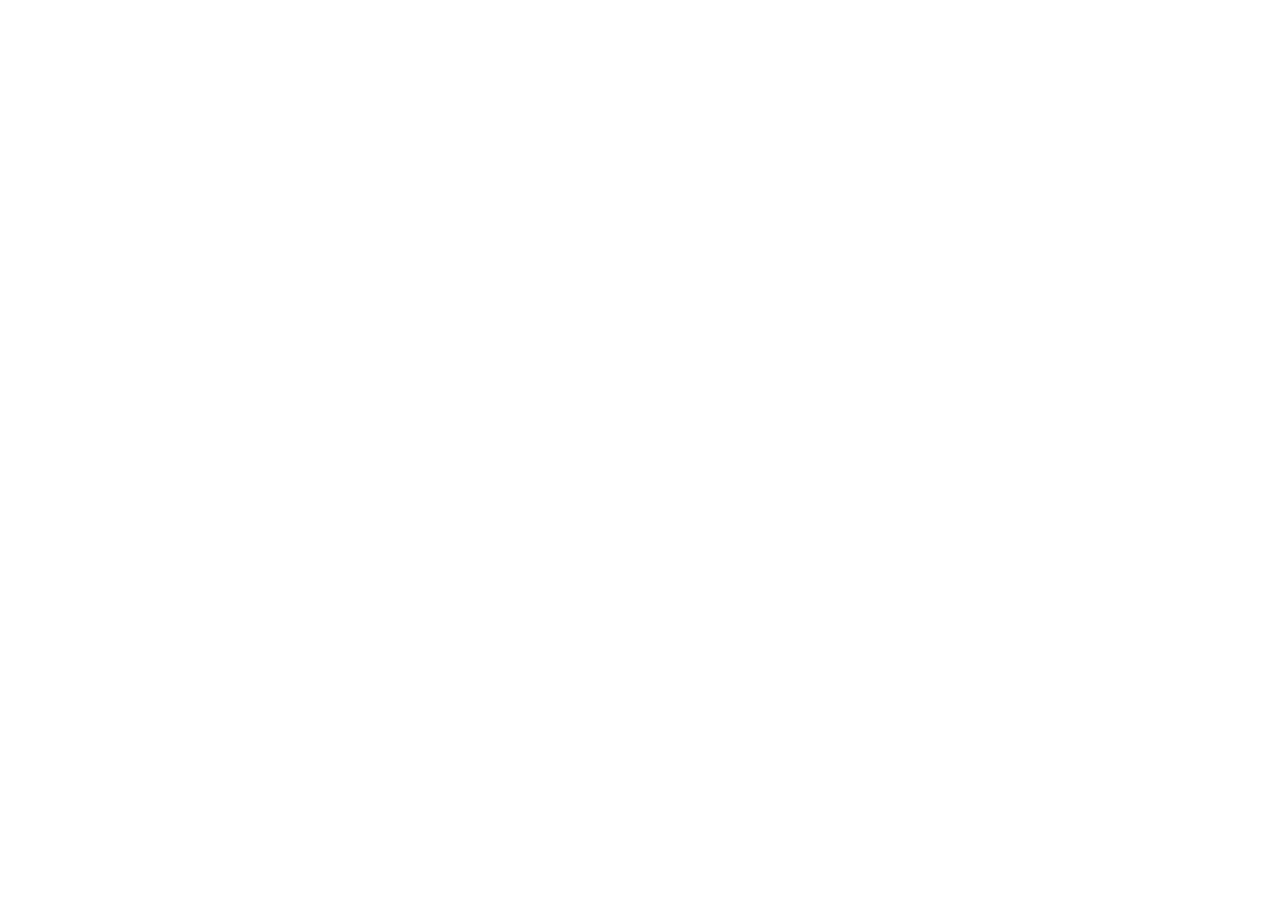
==== index.html @ 15df39c0 "Add files via upload" ====
<!doctype html>
<html lang="en">
  <head>
    <meta charset="UTF-8" />
    <link rel="icon" type="image/svg+xml" href="/assets/P-Dx8aUfLD.png" />
    <meta name="viewport" content="width=device-width, initial-scale=1.0" />
    <title>Pooja's Portfolio</title>
    <link href="https://fonts.googleapis.com/css2?family=Limelight&display=swap" rel="stylesheet">
    <link href="https://fonts.googleapis.com/css2?family=Lora:wght@400;500;700&display=swap" rel="stylesheet">
    <script type="module" crossorigin src="/assets/index-O378NKZa.js"></script>
    <link rel="stylesheet" crossorigin href="/assets/index-BO5cLIVH.css">
  </head>
  <body>
    <div id="root"></div>
  </body>
</html>
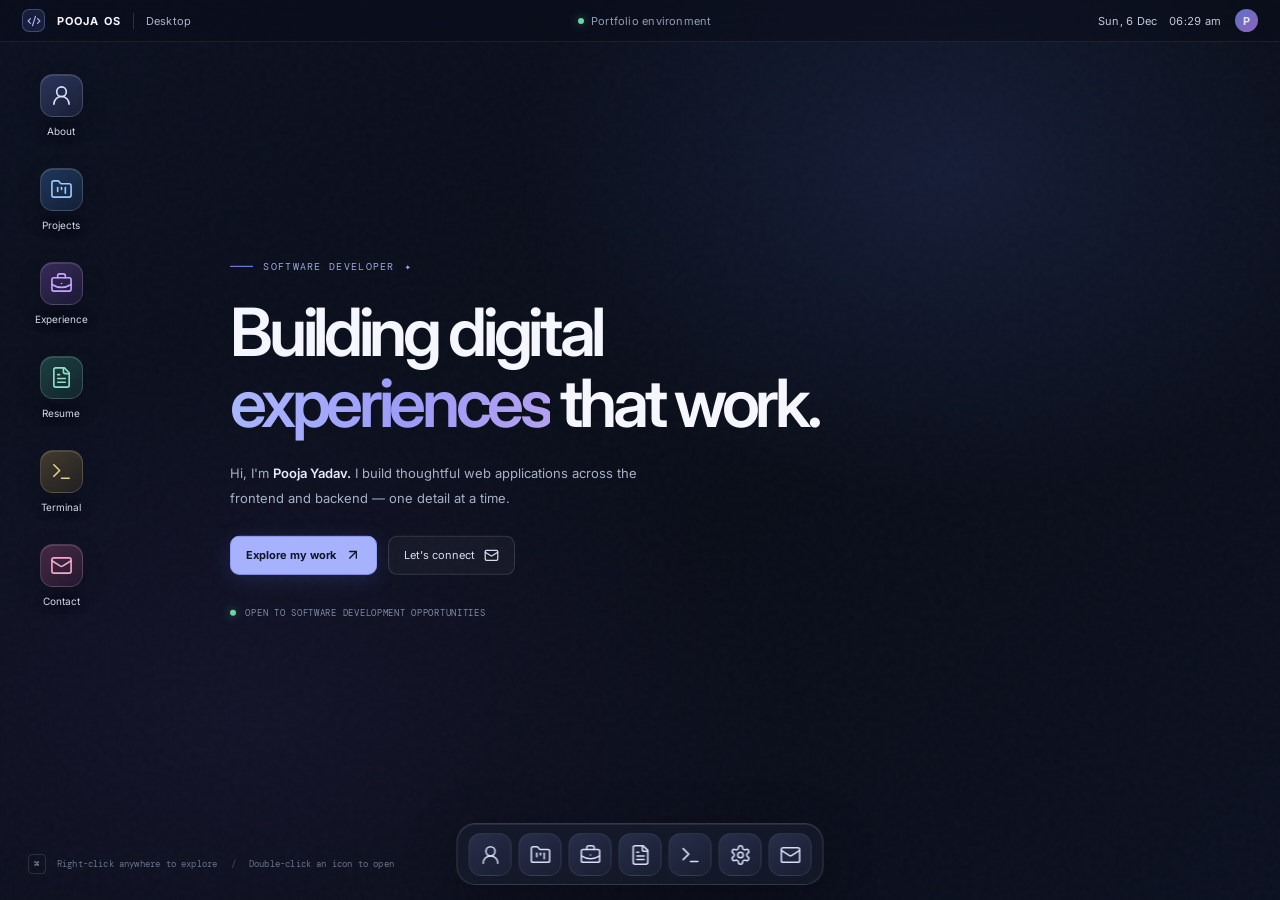
==== commit 2414904f: "Rename assets/index.html to index.html" ====
--- a/index.html
+++ b/index.html
@@ -2,13 +2,12 @@
 <html lang="en">
   <head>
     <meta charset="UTF-8" />
-    <link rel="icon" type="image/svg+xml" href="/assets/P-Dx8aUfLD.png" />
     <meta name="viewport" content="width=device-width, initial-scale=1.0" />
-    <title>Pooja's Portfolio</title>
-    <link href="https://fonts.googleapis.com/css2?family=Limelight&display=swap" rel="stylesheet">
-    <link href="https://fonts.googleapis.com/css2?family=Lora:wght@400;500;700&display=swap" rel="stylesheet">
-    <script type="module" crossorigin src="/assets/index-O378NKZa.js"></script>
-    <link rel="stylesheet" crossorigin href="/assets/index-BO5cLIVH.css">
+    <meta name="theme-color" content="#090d18" />
+    <meta name="description" content="Pooja Yadav — developer portfolio presented as a desktop operating system." />
+    <title>POOJA OS — Developer Portfolio</title>
+    <script type="module" crossorigin src="/assets/index-DqA6EKbN.js"></script>
+    <link rel="stylesheet" crossorigin href="/assets/index-Bffmz1Gt.css">
   </head>
   <body>
     <div id="root"></div>
--- a/assets/index-Bffmz1Gt.css
+++ b/assets/index-Bffmz1Gt.css
@@ -0,0 +1 @@
+@import"https://fonts.googleapis.com/css2?family=DM+Mono:wght@400;500&family=Inter:wght@400;500;600;700;800&display=swap";.desktop{position:relative;isolation:isolate;width:100%;height:100dvh;overflow:hidden;background-color:#090d18;background-image:radial-gradient(ellipse at 74% 19%,rgba(61,83,159,.22),transparent 32%),radial-gradient(ellipse at 20% 80%,rgba(65,44,111,.16),transparent 36%),linear-gradient(135deg,#0b1020,#090d18 58%,#0b1020);color:#f5f6ff;transition:background .35s ease}.desktop:before{content:"";position:absolute;top:0;right:0;bottom:0;left:0;pointer-events:none;opacity:.14;background-image:url("data:image/svg+xml,%3Csvg viewBox='0 0 180 180' xmlns='http://www.w3.org/2000/svg'%3E%3Cfilter id='n'%3E%3CfeTurbulence type='fractalNoise' baseFrequency='.8' numOctaves='3' stitchTiles='stitch'/%3E%3C/filter%3E%3Crect width='100%25' height='100%25' filter='url(%23n)' opacity='.18'/%3E%3C/svg%3E");z-index:-1}.wallpaper-violet{background-image:radial-gradient(ellipse at 72% 18%,rgba(130,79,196,.34),transparent 38%),radial-gradient(ellipse at 20% 82%,rgba(68,47,148,.24),transparent 38%),linear-gradient(135deg,#100b20,#0a0d1b 60%,#120d24)}.wallpaper-ocean{background-image:radial-gradient(ellipse at 75% 20%,rgba(30,131,164,.28),transparent 38%),radial-gradient(ellipse at 20% 82%,rgba(34,78,143,.23),transparent 38%),linear-gradient(135deg,#07131d,#09101c 60%,#071a22)}.topbar{position:absolute;z-index:500;inset:0 0 auto;height:42px;display:flex;align-items:center;justify-content:space-between;padding:0 22px;border-bottom:1px solid rgba(255,255,255,.07);background:#0a0e1a8c;-webkit-backdrop-filter:blur(24px);backdrop-filter:blur(24px);font-size:11px;letter-spacing:.02em}.topbar-left,.topbar-right{display:flex;align-items:center;gap:12px}.topbar-left strong{font-size:11px;letter-spacing:.1em;font-weight:700}.os-mark{width:23px;height:23px;display:grid;place-items:center;border:1px solid rgba(153,174,255,.3);border-radius:7px;color:#a9b8ff;background:#6b80eb26}.topbar-divider{height:16px;width:1px;background:#ffffff24}.topbar-active{color:#aab2c9}.topbar-center{display:flex;align-items:center;gap:7px;color:#929bb3}.status-dot,.availability-dot{width:6px;height:6px;display:inline-block;border-radius:50%;background:#69d6a4;box-shadow:0 0 10px #69d6a480}.topbar-right{color:#c3c9d9;font-variant-numeric:tabular-nums}.topbar-avatar{width:23px;height:23px;border-radius:50%;display:grid;place-items:center;color:#e1e6ff;background:linear-gradient(135deg,#5d70c9,#8c65b6);font-weight:700;margin-left:2px}.desktop-icons{position:absolute;top:66px;left:20px;display:flex;flex-direction:column;gap:15px;z-index:1}.desktop-icon{width:82px;min-height:75px;display:flex;flex-direction:column;align-items:center;justify-content:flex-start;gap:8px;padding:7px 4px;border:1px solid transparent;border-radius:11px;background:transparent;color:#d3d8e8;cursor:pointer;font-size:10px;text-align:center;text-shadow:0 1px 8px rgba(0,0,0,.5)}.desktop-icon:hover,.desktop-icon:focus-visible{background:#93a4e61c;border-color:#9faef421;outline:none}.desktop-icon-art{width:43px;height:43px;display:grid;place-items:center;border:1px solid rgba(255,255,255,.15);border-radius:13px;color:#dce4ff;background:linear-gradient(145deg,#7189e24d,#38426a47);box-shadow:0 9px 25px #0003,inset 0 1px #ffffff1f}.icon-projects{color:#9cc8ff;background:linear-gradient(145deg,#478edc4d,#2e4c823d)}.icon-experience{color:#c7a5ff;background:linear-gradient(145deg,#9563d94d,#50367b3d)}.icon-resume{color:#8fe0c3;background:linear-gradient(145deg,#41ae914d,#27655b3d)}.icon-terminal{color:#e4d18e;background:linear-gradient(145deg,#cba74847,#6d552933)}.icon-contact{color:#f4a8c9;background:linear-gradient(145deg,#d4639e47,#70315b33)}.hero{position:absolute;left:clamp(125px,18vw,290px);top:50%;transform:translateY(-53%);width:min(620px,calc(100vw - 170px));z-index:0;animation:hero-enter .75s ease both}@keyframes hero-enter{0%{opacity:0;transform:translateY(calc(-53% + 12px))}to{opacity:1;transform:translateY(-53%)}}.hero-eyebrow,.content-kicker{color:#9aa8d7;font-family:DM Mono,monospace;font-size:10px;letter-spacing:.13em}.hero-eyebrow{display:flex;align-items:center;gap:10px;margin-bottom:24px}.eyebrow-line{width:23px;height:1px;background:#7c91ff}.eyebrow-dot{color:#9eabff}.hero h1{margin:0;font-size:clamp(42px,5.2vw,68px);line-height:1.07;letter-spacing:-.065em;font-weight:600}.hero h1 span{color:#98a8ff;background:linear-gradient(100deg,#aab7ff,#9d9cf8 55%,#b3a0ef);-webkit-background-clip:text;background-clip:text;-webkit-text-fill-color:transparent}.hero-copy{max-width:455px;margin:22px 0 25px;color:#a7b0c7;font-size:13px;line-height:1.9}.hero-copy strong{color:#e8ebfa;font-weight:600}.hero-actions{display:flex;align-items:center;gap:11px}.primary-action,.secondary-action{min-height:39px;padding:0 15px;border-radius:9px;display:inline-flex;align-items:center;justify-content:center;gap:9px;font-size:11px;cursor:pointer;transition:transform .18s ease,background .18s ease,border-color .18s ease}.primary-action{border:1px solid #8e9cf6;color:#10162a;background:#a7b2ff;font-weight:700;box-shadow:0 5px 22px #6677ef2e}.primary-action:hover{transform:translateY(-2px);background:#c0c8ff}.secondary-action{color:#d7dcef;background:#ffffff09;border:1px solid rgba(255,255,255,.13)}.secondary-action:hover{transform:translateY(-2px);background:#ffffff14;border-color:#ffffff3d}.hero-footnote{display:flex;align-items:center;gap:9px;margin-top:32px;color:#7f8aa6;font-family:DM Mono,monospace;font-size:9px;letter-spacing:.08em}.desktop-bottom-note{position:absolute;bottom:30px;left:28px;color:#68728d;font-family:DM Mono,monospace;font-size:9px;letter-spacing:.02em}.desktop-bottom-note span:first-child{padding:3px 5px;margin-right:6px;border:1px solid rgba(255,255,255,.12);border-radius:4px;color:#9ca7c3}.note-separator{margin:0 8px;color:#424c66}.dock{position:absolute;z-index:600;bottom:15px;left:50%;transform:translate(-50%);display:flex;align-items:flex-end;gap:7px;max-width:calc(100vw - 20px);padding:9px 11px 8px;border:1px solid rgba(255,255,255,.14);border-radius:19px;background:#1a1f3094;-webkit-backdrop-filter:blur(30px) saturate(150%);backdrop-filter:blur(30px) saturate(150%);box-shadow:0 16px 55px #00000052,inset 0 1px #ffffff14}.dock-item{position:relative;flex:0 0 auto;width:43px;height:43px;display:grid;place-items:center;border:1px solid rgba(255,255,255,.08);border-radius:13px;color:#d7def7;background:linear-gradient(145deg,#7e91d530,#3b436529);cursor:pointer;transition:transform .18s ease,background .18s ease,border-color .18s ease}.dock-item:hover,.dock-item:focus-visible{transform:translateY(-7px) scale(1.07);color:#fff;background:#8191e145;border-color:#b1bdff4d;outline:none}.dock-item.dock-focused{color:#b9c5ff;border-color:#96a6ff57;background:#7384dd33}.dock-indicator{position:absolute;bottom:-5px;width:3px;height:3px;border-radius:50%;background:#a9b5ff}.dock-tooltip{position:absolute;bottom:calc(100% + 13px);left:50%;transform:translate(-50%,4px);padding:6px 9px;border:1px solid rgba(255,255,255,.13);border-radius:7px;color:#e9ecfb;background:#131725eb;font-size:10px;white-space:nowrap;opacity:0;pointer-events:none;transition:opacity .16s ease,transform .16s ease}.dock-item:hover .dock-tooltip{opacity:1;transform:translate(-50%)}.window-shell{position:absolute;display:flex;flex-direction:column;overflow:hidden;min-width:300px;min-height:220px;border:1px solid rgba(211,220,255,.22);border-radius:14px;color:#e9ecf8;background:#111523ed;box-shadow:0 24px 90px #0000007a,0 4px 16px #0000002e,inset 0 1px #ffffff14;-webkit-backdrop-filter:blur(28px);backdrop-filter:blur(28px);transform-origin:center}.window-maximized{border-radius:13px}.window-titlebar{position:relative;flex:0 0 43px;display:flex;align-items:center;justify-content:space-between;gap:12px;padding:0 13px;border-bottom:1px solid rgba(255,255,255,.075);background:#ffffff06;cursor:grab;touch-action:none;-webkit-user-select:none;user-select:none}.window-titlebar:active{cursor:grabbing}.window-controls{display:flex;align-items:center;gap:7px}.window-control{width:12px;height:12px;display:grid;place-items:center;padding:0;border:none;border-radius:50%;color:#141414bf;cursor:pointer}.window-control svg{opacity:0;transition:opacity .12s ease}.window-titlebar:hover .window-control svg{opacity:1}.window-control.close{background:#ff625a}.window-control.minimize{background:#ffbd44}.window-control.maximize{background:#30c85a}.window-title{position:absolute;left:50%;transform:translate(-50%);color:#c5cbe0;font-size:11px;font-weight:600;letter-spacing:.01em;white-space:nowrap}.titlebar-spacer{width:43px}.window-content{min-height:0;flex:1;overflow:auto;overscroll-behavior:contain;background:#0d111d8a}.window-content::-webkit-scrollbar{width:7px}.window-content::-webkit-scrollbar-thumb{background:#a1aedc38;border-radius:8px}.app-page{min-height:100%;padding:27px 29px 32px}.content-header{margin-bottom:23px}.content-header h2{margin:9px 0 7px;font-size:25px;line-height:1.2;letter-spacing:-.045em;font-weight:600}.content-header p{max-width:520px;margin:0;color:#929bb2;font-size:12px;line-height:1.75}.profile-banner{display:flex;align-items:center;gap:14px;padding:17px;margin-bottom:27px;border:1px solid rgba(155,170,255,.15);border-radius:12px;background:linear-gradient(110deg,#6c7ee01f,#ffffff06)}.profile-avatar{position:relative;width:52px;height:52px;display:grid;place-items:center;flex:0 0 auto;border:1px solid rgba(202,211,255,.35);border-radius:15px;color:#f0f1ff;background:linear-gradient(145deg,#7688df,#765ca8);font-size:24px;font-weight:700}.avatar-status{position:absolute;right:-3px;bottom:-3px;width:11px;height:11px;border:2px solid #171b2b;border-radius:50%;background:#6ed6a4}.profile-banner h2{margin:4px 0;font-size:18px;letter-spacing:-.03em}.profile-banner p{margin:0;color:#9ba5bd;font-size:11px}.profile-chip{display:flex;align-items:center;gap:6px;margin-left:auto;padding:7px 9px;border:1px solid rgba(255,255,255,.1);border-radius:7px;color:#c5b6ff;background:#8b6ce01a;font-size:10px;white-space:nowrap}.stats-grid{display:grid;grid-template-columns:repeat(3,1fr);gap:10px;margin-top:22px}.stats-grid>div{display:flex;flex-direction:column;gap:8px;padding:14px;border:1px solid rgba(255,255,255,.08);border-radius:10px;background:#ffffff06}.stats-grid strong{color:#aab6ff;font-family:DM Mono,monospace;font-size:18px;font-weight:400}.stats-grid span{color:#aab2c7;font-size:10px}.info-callout{display:flex;align-items:flex-start;gap:10px;margin-top:20px;padding:13px 14px;border:1px solid rgba(133,156,255,.16);border-radius:9px;color:#a9b8e4;background:#697fe112;font-size:11px;line-height:1.7}.info-callout svg{flex:0 0 auto;margin-top:1px;color:#aab8ff}.project-list{display:flex;flex-direction:column;gap:12px}.project-card{padding:16px;border:1px solid rgba(255,255,255,.09);border-radius:11px;background:#ffffff06;transition:border-color .2s ease,background .2s ease}.project-card:hover{border-color:#99a9ff42;background:#ffffff0a}.project-card-top{display:flex;align-items:center;justify-content:space-between;margin-bottom:9px}.project-emoji{width:34px;height:34px;display:grid;place-items:center;border:1px solid rgba(255,255,255,.1);border-radius:9px;background:#ffffff0a;font-size:17px}.project-number{color:#68728e;font-family:DM Mono,monospace;font-size:10px}.project-status{color:#93d6bd;font-family:DM Mono,monospace;font-size:9px;letter-spacing:.09em}.project-card h3{margin:7px 0 3px;font-size:14px;font-weight:600}.project-type{margin:0;color:#9da8c4;font-size:10px}.project-description{margin:10px 0 13px;color:#a4adc2;font-size:11px;line-height:1.7}.tag-row{display:flex;flex-wrap:wrap;gap:6px}.tech-tag{display:inline-flex;padding:5px 8px;border:1px solid rgba(157,172,255,.13);border-radius:6px;color:#b6c0e2;background:#6f81d812;font-size:9px}.editable-note{margin:17px 0 0;color:#78839e;font-size:10px;line-height:1.7}.editable-note code{color:#b8c3fa;font-family:DM Mono,monospace}.timeline{display:flex;flex-direction:column;gap:0;margin-top:28px}.timeline-item{position:relative;display:grid;grid-template-columns:36px 1fr;gap:14px;padding-bottom:27px}.timeline-item:not(:last-child):before{content:"";position:absolute;top:35px;bottom:0;left:17px;width:1px;background:#9baae62e}.timeline-marker{z-index:1;width:36px;height:36px;display:grid;place-items:center;border:1px solid rgba(154,170,255,.22);border-radius:10px;color:#abb8ff;background:#1b2034}.timeline-date{color:#929fc7;font-family:DM Mono,monospace;font-size:9px;letter-spacing:.08em}.timeline-item h3{margin:6px 0;font-size:14px}.timeline-item p{margin:6px 0 0;color:#a0a9bf;font-size:11px;line-height:1.75}.timeline-item .muted-line{color:#727f9c;font-size:10px}.resume-section,.settings-group{padding:17px;margin-bottom:13px;border:1px solid rgba(255,255,255,.08);border-radius:11px;background:#ffffff06}.resume-section h3,.settings-group h3{display:flex;align-items:center;gap:9px;margin:0 0 16px;color:#e2e6f8;font-size:12px;font-weight:600}.resume-section h3 svg,.settings-group h3 svg{color:#a9b7ff}.skill-line{display:grid;grid-template-columns:85px 1fr;gap:12px;align-items:start;padding:11px 0;border-top:1px solid rgba(255,255,255,.06)}.skill-line>span{padding-top:4px;color:#929db6;font-size:10px}.terminal-app{display:flex;flex-direction:column;min-height:100%;background:#0b100f;font-family:DM Mono,monospace}.terminal-toolbar{height:33px;display:flex;align-items:center;gap:6px;padding:0 12px;border-bottom:1px solid rgba(255,255,255,.07);background:#ffffff06}.terminal-toolbar>span{width:8px;height:8px;border-radius:50%;background:#ff625a}.terminal-toolbar>span:nth-child(2){background:#ffbd44}.terminal-toolbar>span:nth-child(3){background:#30c85a}.terminal-toolbar label{margin:0 auto;color:#788b80;font-size:9px}.terminal-output{padding:17px 19px;color:#a9c5b4;font-size:11px;line-height:1.75}.terminal-output p{margin:0 0 5px;white-space:pre-wrap;overflow-wrap:anywhere}.terminal-output .terminal-command{margin-top:10px;color:#8de1b1}.terminal-form{display:flex;align-items:center;gap:9px;margin-top:8px}.terminal-form>span{color:#8de1b1;white-space:nowrap}.terminal-form input{min-width:0;flex:1;border:0;outline:0;color:#e2f4e8;background:transparent;font:inherit}.terminal-form button{display:grid;place-items:center;padding:3px;border:0;border-radius:4px;color:#8de1b1;background:transparent;cursor:pointer}.settings-group{padding:18px}.settings-group p{margin:-6px 0 14px;color:#929bb2;font-size:11px;line-height:1.7}.wallpaper-options{display:grid;grid-template-columns:repeat(3,minmax(0,1fr));gap:10px}.wallpaper-option{position:relative;display:flex;flex-direction:column;gap:8px;padding:8px;border:1px solid rgba(255,255,255,.09);border-radius:9px;color:#b9c1d7;background:#ffffff05;text-align:left;font-size:10px;cursor:pointer}.wallpaper-option.selected{border-color:#8998f1;background:#7789ee14}.wallpaper-swatch{display:block;height:55px;border-radius:5px}.wallpaper-swatch-midnight{background:radial-gradient(at 70% 20%,#303c70,transparent 50%),linear-gradient(135deg,#0c1224,#090d18)}.wallpaper-swatch-violet{background:radial-gradient(at 70% 20%,#7646a1,transparent 50%),linear-gradient(135deg,#1c1030,#0a0d1b)}.wallpaper-swatch-ocean{background:radial-gradient(at 70% 20%,#1d7286,transparent 50%),linear-gradient(135deg,#0b2634,#09101c)}.selected-check{position:absolute;top:13px;right:13px;display:grid;place-items:center;width:17px;height:17px;border-radius:50%;color:#12172a;background:#b4bfff;font-size:10px}.settings-footer{display:flex;align-items:center;gap:7px;padding:10px 2px;color:#68738e;font-family:DM Mono,monospace;font-size:9px;letter-spacing:.08em}.contact-email-card{display:flex;align-items:center;gap:12px;padding:16px;border:1px solid rgba(255,255,255,.09);border-radius:11px;background:#ffffff06}.contact-icon{width:39px;height:39px;display:grid;place-items:center;border:1px solid rgba(150,166,255,.2);border-radius:10px;color:#b1bdff;background:#6d80e61a}.contact-email-card>div:nth-child(2){min-width:0;display:flex;flex-direction:column;gap:5px}.contact-email-card strong{overflow-wrap:anywhere;color:#dfe4f8;font-size:11px;font-weight:500}.contact-email-card button{flex:0 0 auto;margin-left:auto;padding:8px 10px;border:1px solid rgba(255,255,255,.12);border-radius:7px;color:#c8d0eb;background:#ffffff0a;font-size:10px;cursor:pointer}.social-links{display:flex;gap:10px;margin-top:15px}.social-links a{display:inline-flex;align-items:center;gap:8px;padding:10px 12px;border:1px solid rgba(255,255,255,.09);border-radius:8px;color:#c4cce2;background:#ffffff06;text-decoration:none;font-size:10px}.social-links a:hover{border-color:#9baaff47}.context-backdrop{position:absolute;z-index:700;top:42px;right:0;bottom:0;left:0;border:0;background:transparent;cursor:default}.context-menu{position:absolute;z-index:710;width:228px;padding:6px;border:1px solid rgba(214,222,255,.17);border-radius:12px;background:#191e2fe0;-webkit-backdrop-filter:blur(30px) saturate(150%);backdrop-filter:blur(30px) saturate(150%);box-shadow:0 18px 55px #00000073,inset 0 1px #ffffff14;animation:menu-in .12s ease-out both}@keyframes menu-in{0%{opacity:0;transform:translateY(-4px) scale(.98)}to{opacity:1;transform:translateY(0) scale(1)}}.context-menu-item{position:relative;width:100%;min-height:34px;display:flex;align-items:center;gap:10px;padding:0 9px;border:0;border-radius:7px;color:#e0e4f4;background:transparent;text-align:left;font-size:11px;cursor:pointer}.context-menu-item>svg:first-child{color:#a8b5df}.context-menu-item span:nth-child(2){flex:1}.context-menu-item:hover,.context-menu-item:focus-visible{outline:none;color:#fff;background:#7388eb3b}.context-menu-item:hover>svg:first-child{color:#c5ceff}.context-shortcut{color:#7d88a6;font-size:10px}.context-separator{height:1px;margin:5px 4px;background:#ffffff17}.context-submenu-wrap{position:relative}.submenu-arrow{color:#7f8ba9}.context-submenu{position:absolute;left:calc(100% + 8px);top:-6px;width:208px;padding:6px;border:1px solid rgba(214,222,255,.17);border-radius:12px;background:#191e2ff0;-webkit-backdrop-filter:blur(30px);backdrop-filter:blur(30px);box-shadow:0 18px 55px #0006;display:none}.context-submenu-wrap:hover .context-submenu,.context-submenu-wrap:focus-within .context-submenu{display:block}.submenu-left .context-submenu{left:auto;right:calc(100% + 8px)}@media(max-width:720px){.topbar{padding:0 12px}.topbar-center,.topbar-date,.topbar-divider,.topbar-active{display:none}.desktop-icons{top:59px;left:8px;gap:8px}.desktop-icon{width:66px;min-height:66px;gap:5px;font-size:9px}.desktop-icon-art{width:36px;height:36px;border-radius:11px}.hero{left:91px;width:calc(100vw - 112px);top:47%}.hero h1{font-size:clamp(34px,8vw,50px)}.hero-copy{font-size:11px;line-height:1.7}.hero-eyebrow{font-size:8px;gap:6px;flex-wrap:wrap}.hero-footnote{font-size:7px}.desktop-bottom-note{left:13px;bottom:91px;max-width:80%;line-height:1.8;font-size:8px}.dock{bottom:10px;gap:5px;padding:7px 8px;border-radius:15px}.dock-item{width:36px;height:36px;border-radius:11px}.dock-item svg{width:19px;height:19px}.window-shell{min-width:0}.app-page{padding:20px 17px 25px}.content-header h2{font-size:22px}.profile-chip{display:none}.stats-grid{gap:6px}.stats-grid>div{padding:10px}.stats-grid span{font-size:9px}.wallpaper-options{gap:6px}.wallpaper-option{padding:6px}.wallpaper-swatch{height:42px}.skill-line{grid-template-columns:66px 1fr}}@media(max-width:420px){.hero{left:80px;width:calc(100vw - 94px)}.hero h1{font-size:33px}.hero-copy{margin:14px 0 18px}.primary-action,.secondary-action{padding:0 9px;font-size:10px}.hero-footnote{max-width:90%;line-height:1.6}.dock{gap:3px}.dock-item{width:32px;height:34px}.dock-item svg{width:17px;height:17px}.social-links{flex-wrap:wrap}.contact-email-card{align-items:flex-start;flex-wrap:wrap}.contact-email-card button{margin-left:51px}}:root{font-family:Inter,ui-sans-serif,system-ui,-apple-system,BlinkMacSystemFont,Segoe UI,sans-serif;color:#f4f6ff;background:#090d18;font-synthesis:none;text-rendering:optimizeLegibility;-webkit-font-smoothing:antialiased;-moz-osx-font-smoothing:grayscale;font-optical-sizing:auto}*{box-sizing:border-box}html,body,#root{width:100%;min-width:320px;height:100%;margin:0}body{overflow:hidden}button{font:inherit}button,a{-webkit-tap-highlight-color:transparent}::selection{background:#6d8dff59}.resume-download-callout{display:flex;align-items:center;justify-content:space-between;gap:20px;flex-wrap:wrap;padding:18px 20px}.resume-download-info{display:flex;align-items:center;gap:12px;min-width:0}.resume-download-info>svg{flex-shrink:0;opacity:.8}.resume-download-info strong{display:block;font-size:14px;font-weight:600}.resume-download-info p{margin:5px 0 0;font-size:12px;opacity:.7;line-height:1.5}.resume-download-button{display:inline-flex;align-items:center;justify-content:center;gap:9px;padding:10px 14px;border:1px solid rgba(255,255,255,.18);border-radius:9px;background:var(--accent-color, #6366f1);color:#fff;font-size:13px;font-weight:600;text-decoration:none;white-space:nowrap;transition:transform .2s ease,filter .2s ease}.resume-download-button:hover{filter:brightness(1.1);transform:translateY(-2px)}.resume-download-button:active{transform:translateY(0)}@media(max-width:520px){.resume-download-callout{align-items:stretch;flex-direction:column}.resume-download-button{width:100%;box-sizing:border-box}}.resume-profile h3{margin:0 0 6px;color:var(--text-primary, #d1d5db);font-size:16px;font-weight:600}.resume-profile p{line-height:1.7}.resume-profile .muted-line{color:var(--text-secondary, #9ca3af);font-size:13px}.resume-contact{display:flex;align-items:center;flex-wrap:wrap;gap:8px;margin:10px 0;color:var(--text-secondary, #9ca3af);font-size:13px}.resume-contact a{color:var(--text-secondary, #a5adba);text-decoration:none;transition:color .2s ease}.resume-contact a:hover{color:var(--accent-color, #818cf8)}.contact-separator{opacity:.5}.resume-profile .resume-phone{margin-bottom:0}.project-link{display:inline-flex;align-items:center;gap:7px;margin-top:16px;color:var(--accent-color, #a78bfa);font-size:13px;font-weight:500;text-decoration:none;transition:opacity .2s ease}.project-link:hover{opacity:.75}
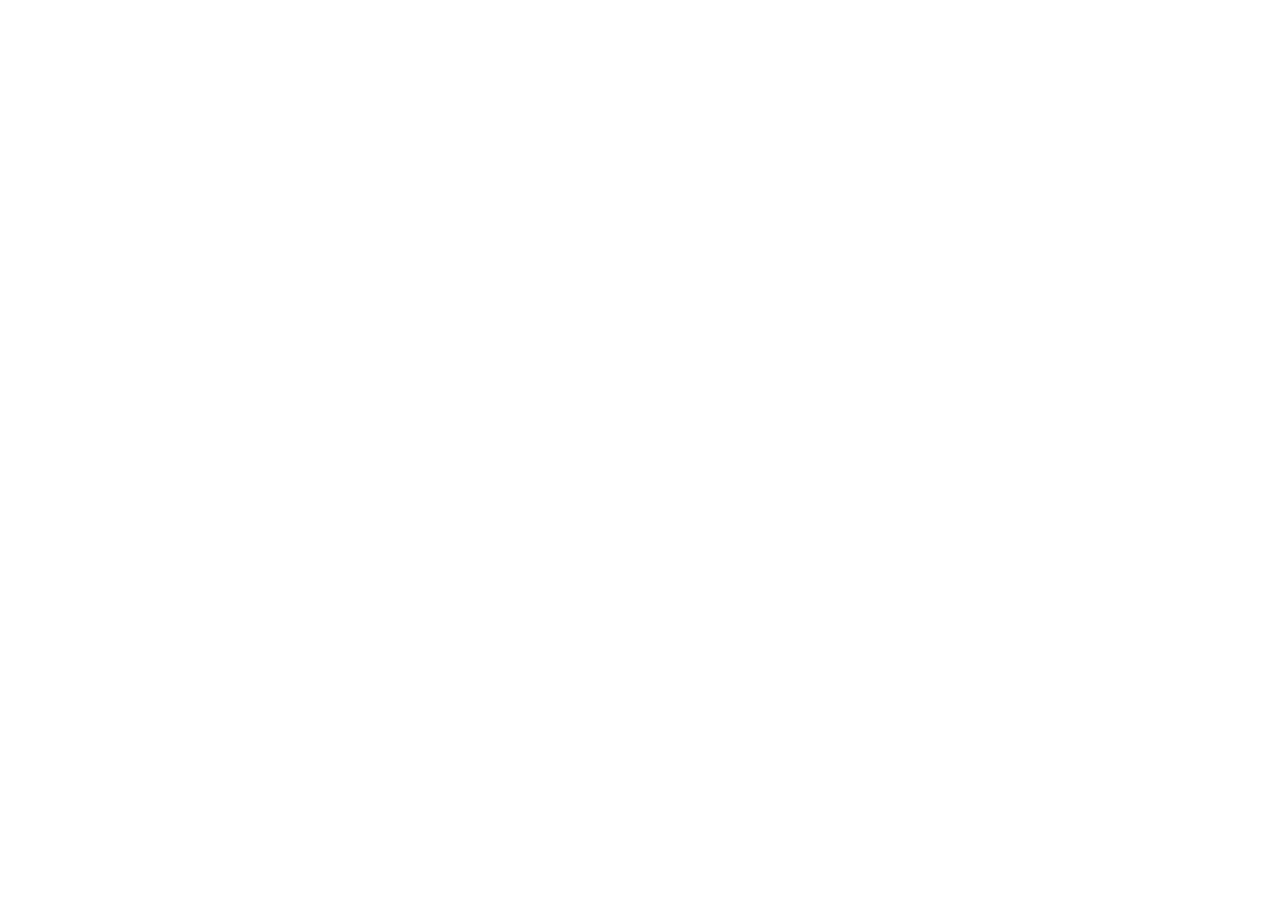
==== commit 5c039902: "Update index.html" ====
--- a/index.html
+++ b/index.html
@@ -6,8 +6,8 @@
     <meta name="theme-color" content="#090d18" />
     <meta name="description" content="Pooja Yadav — developer portfolio presented as a desktop operating system." />
     <title>POOJA OS — Developer Portfolio</title>
-    <script type="module" crossorigin src="/assets/index-DqA6EKbN.js"></script>
-    <link rel="stylesheet" crossorigin href="/assets/index-Bffmz1Gt.css">
+    <script type="module" crossorigin src="/assets/index-DJj65ABm.js"></script>
+    <link rel="stylesheet" crossorigin href="/assets/index-BMNF-vRg.css">
   </head>
   <body>
     <div id="root"></div>
